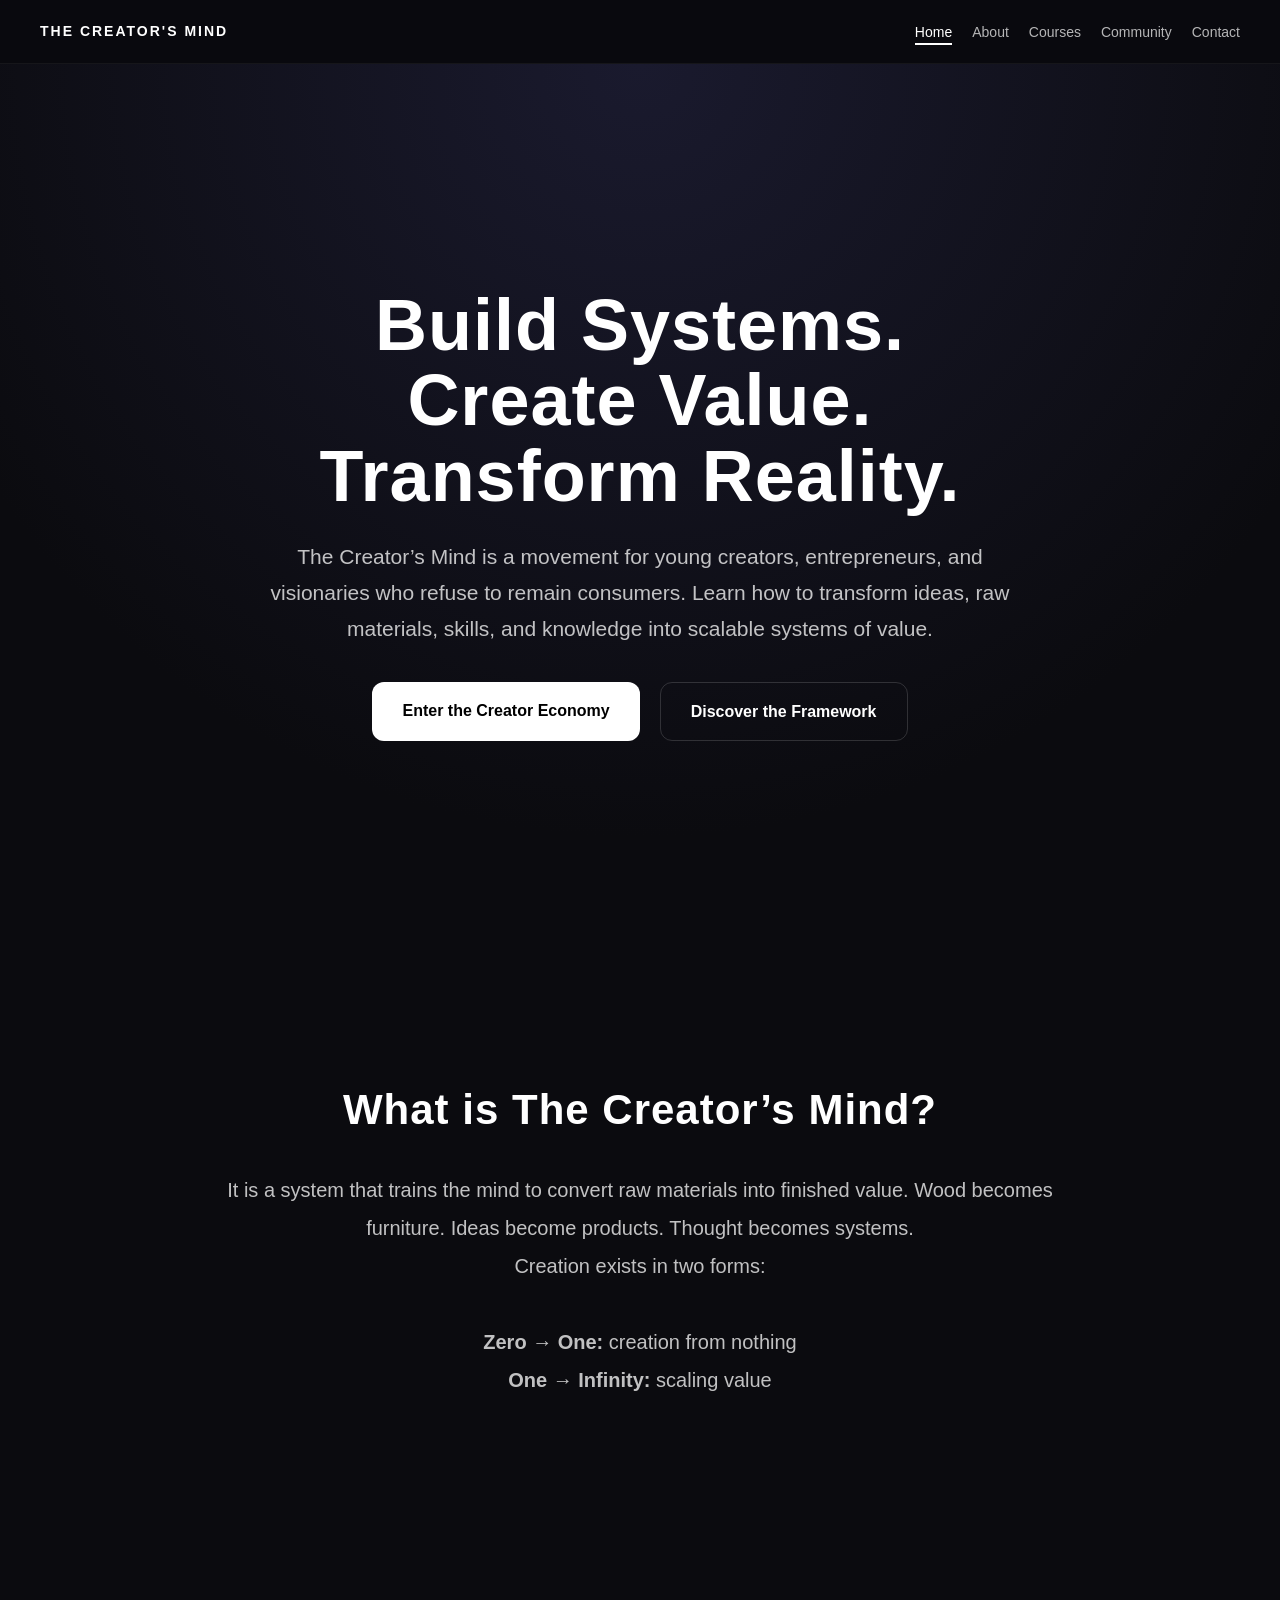
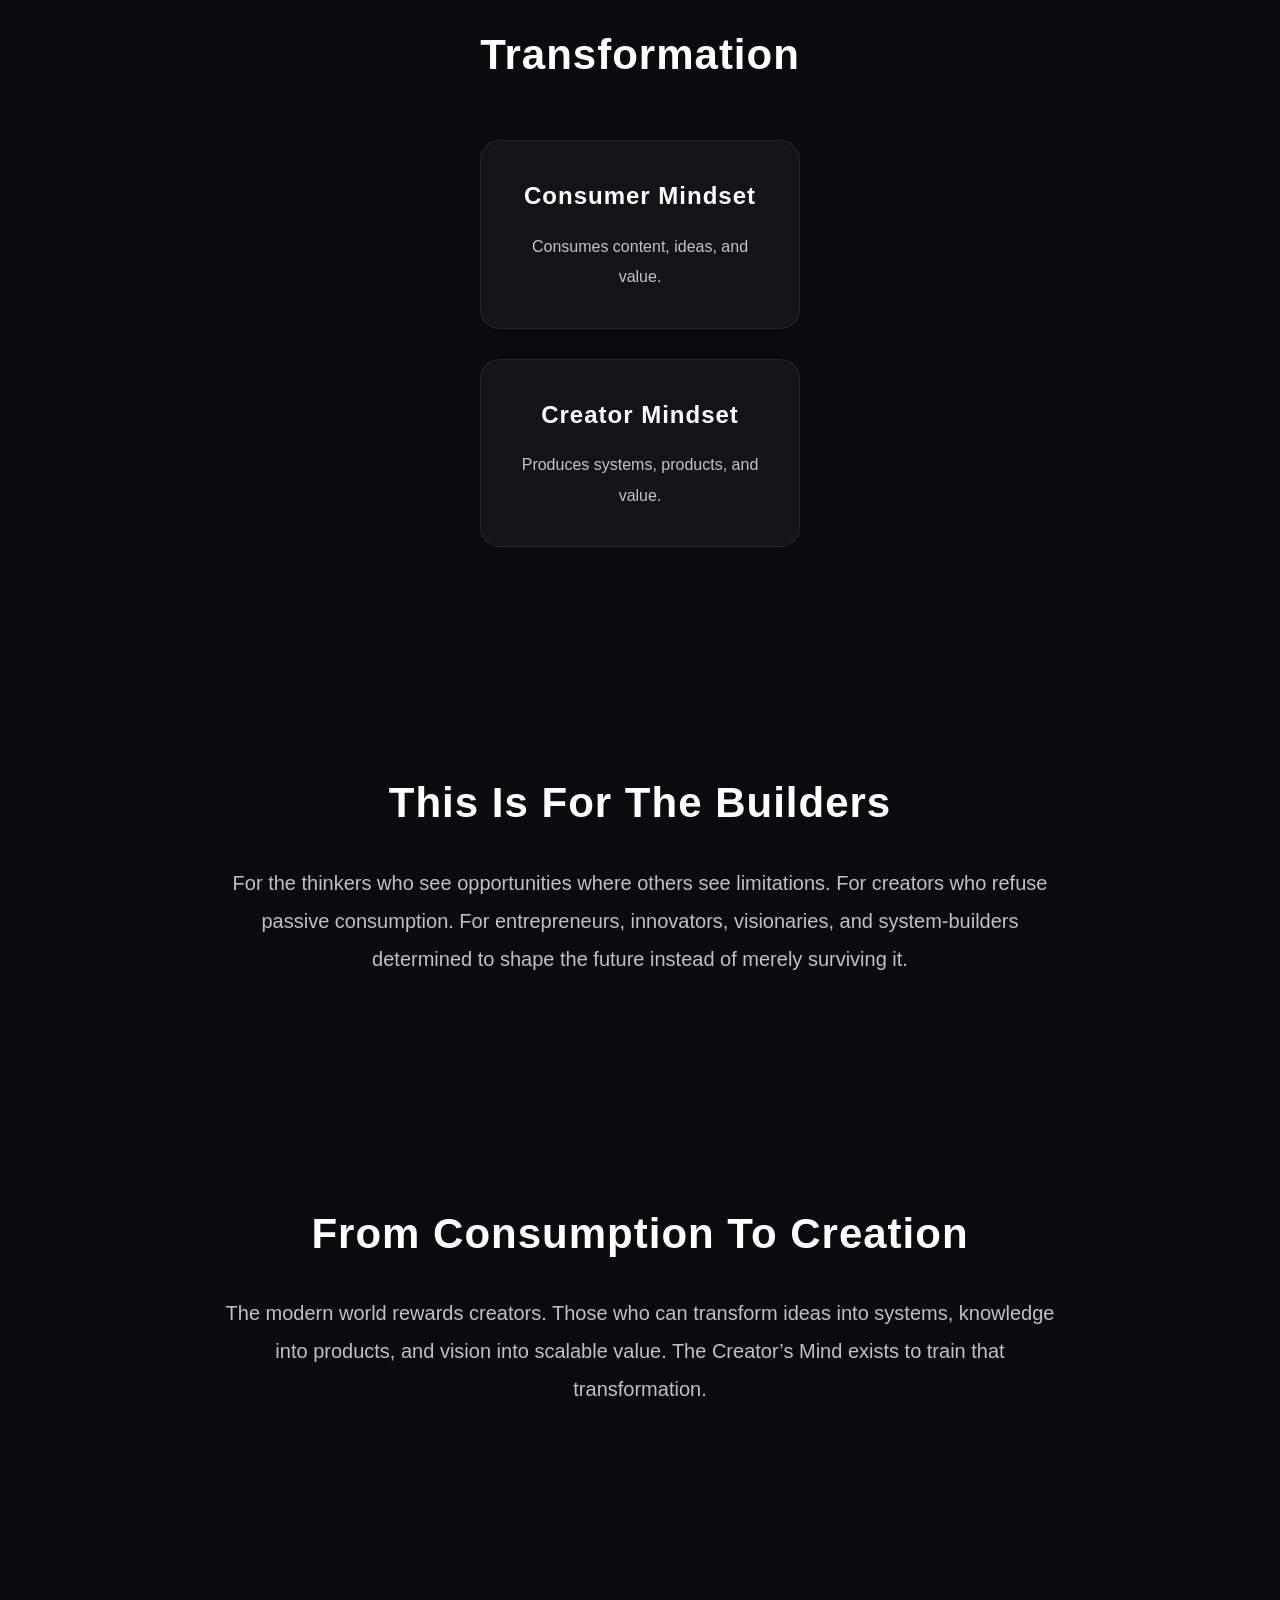
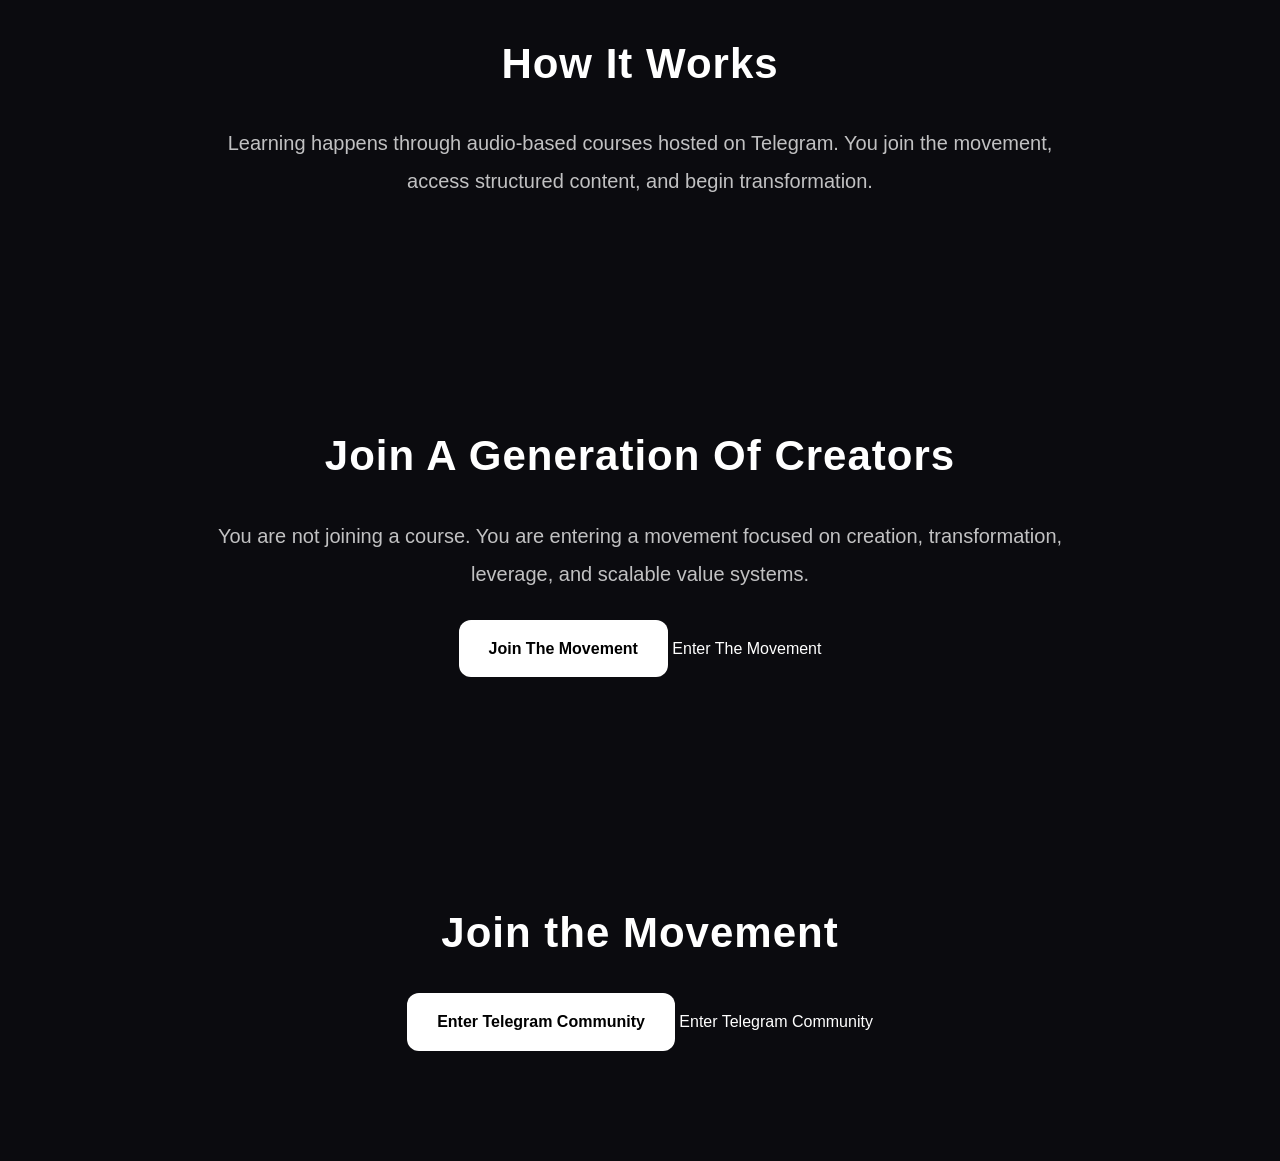
==== index.html @ 682bf0ff "Initial website upload" ====
<!DOCTYPE html>
<html lang="en">

<head>
  <meta charset="UTF-8">
  <meta name="viewport" content="width=device-width, initial-scale=1.0">

  <title>The Creator's Mind</title>

  <link rel="stylesheet" href="css/style.css">
</head>

<body>

  <!-- NAVBAR -->
  <header>

    <nav class="navbar">

      <div class="logo">
        THE CREATOR'S MIND
      </div>

      <ul class="nav-links">

        <li><a href="index.html" class="active">Home</a></li>

        <li><a href="about.html">About</a></li>

        <li><a href="courses.html">Courses</a></li>

        <li><a href="community.html">Community</a></li>

        <li><a href="contact.html">Contact</a></li>

      </ul>

    </nav>

  </header>

  <!-- HERO SECTION -->
  <section class="hero">

    <div class="hero-content">

      <h1>
        Build Systems. <br>
        Create Value. <br>
        Transform Reality.
      </h1>

      <p>
        The Creator’s Mind is a movement for young creators,
        entrepreneurs, and visionaries who refuse to remain consumers.
      
        Learn how to transform ideas, raw materials, skills,
        and knowledge into scalable systems of value.
      </p>

      <div class="hero-buttons">

        <a href="https://t.me/yourtelegramlink" class="btn primary-btn">
          Enter the Creator Economy
        </a>

        <a href="#definition" class="btn secondary-btn">
          Discover the Framework
        </a>

      </div>

    </div>

  </section>

  <!-- DEFINITION SECTION -->
  <section id="definition" class="section">

    <h2>What is The Creator’s Mind?</h2>

    <p>
      It is a system that trains the mind to convert raw materials into finished value.
      Wood becomes furniture. Ideas become products. Thought becomes systems.
    </p>

    <p>
      Creation exists in two forms:
      <br><br>

      <strong>Zero → One:</strong> creation from nothing
      <br>

      <strong>One → Infinity:</strong> scaling value
    </p>

  </section>

  <!-- TRANSFORMATION SECTION -->
  <section class="section">

    <h2>Transformation</h2>

    <div class="cards-container">

      <div class="card">

        <h3>Consumer Mindset</h3>

        <p>
          Consumes content, ideas, and value.
        </p>

      </div>

      <div class="card">

        <h3>Creator Mindset</h3>

        <p>
          Produces systems, products, and value.
        </p>

      </div>

    </div>

  </section>
  <!-- IDENTITY SECTION -->

<section class="section">

  <h2>
    This Is For The Builders
  </h2>

  <p>
    For the thinkers who see opportunities where others see limitations.

    For creators who refuse passive consumption.

    For entrepreneurs, innovators, visionaries, and system-builders
    determined to shape the future instead of merely surviving it.
  </p>

</section>
<!-- TRANSFORMATION STATEMENT -->

<section class="section">

  <h2>
    From Consumption To Creation
  </h2>

  <p>
    The modern world rewards creators.

    Those who can transform ideas into systems,
    knowledge into products,
    and vision into scalable value.

    The Creator’s Mind exists to train that transformation.
  </p>

</section>

  <!-- SYSTEM SECTION -->
  <section class="section">

    <h2>How It Works</h2>

    <p>
      Learning happens through audio-based courses hosted on Telegram.
      You join the movement, access structured content, and begin transformation.
    </p>

  </section>
  <!-- MOVEMENT CTA -->

<section class="section">

  <h2>
    Join A Generation Of Creators
  </h2>

  <p>
    You are not joining a course.

    You are entering a movement focused on creation,
    transformation, leverage, and scalable value systems.
  </p>

  <br>

  <a href="https://t.me/+XU3O98Q_hWQ4NGE0"
   target="_blank"
   class="btn primary-btn">

   Join The Movement

</a>

     Enter The Movement

  </a>

</section>

  <!-- CTA SECTION -->
  <section class="section">

    <h2>Join the Movement</h2>

    <a href="https://t.me/+XU3O98Q_hWQ4NGE0"
   target="_blank"
   class="btn primary-btn">

   Enter Telegram Community

</a>
      Enter Telegram Community
    </a>

  </section>

  <script src="js/script.js"></script>

</body>

</html>
---- css/style.css ----
/* =========================
   GLOBAL RESET
========================= */

* {
  margin: 0;
  padding: 0;
  box-sizing: border-box;
}

/* =========================
   BODY
========================= */

body {
  font-family: Arial, sans-serif;

  background: #0b0b0f;

  color: white;

  line-height: 1.7;

  overflow-x: hidden;
}

/* =========================
   TYPOGRAPHY
========================= */

h1,
h2,
h3 {
  font-weight: 800;

  letter-spacing: 1px;
}

p {
  color: rgba(255,255,255,0.75);

  max-width: 750px;

  margin: 0 auto;
}

/* =========================
   NAVBAR
========================= */

.navbar {
  display: flex;

  justify-content: space-between;

  align-items: center;

  padding: 18px 40px;

  background: rgba(10,10,15,0.85);

  backdrop-filter: blur(10px);

  position: sticky;

  top: 0;

  z-index: 1000;

  border-bottom: 1px solid rgba(255,255,255,0.05);
}

/* LOGO */

.logo {
  font-size: 14px;

  font-weight: 700;

  letter-spacing: 2px;

  color: white;
}

/* NAV LINKS */

.nav-links {
  display: flex;

  gap: 20px;

  list-style: none;
}

.nav-links a {
  text-decoration: none;

  color: rgba(255,255,255,0.7);

  font-size: 14px;

  transition: 0.3s ease;
}

.nav-links a:hover {
  color: white;
}

.nav-links a.active {
  color: white;

  border-bottom: 2px solid white;

  padding-bottom: 3px;
}

/* =========================
   HERO SECTION
========================= */

.hero {
  min-height: 100vh;

  display: flex;

  justify-content: center;

  align-items: center;

  text-align: center;

  padding: 40px 20px;

  background:
    radial-gradient(circle at top, #1a1a2e 0%, #0b0b0f 70%);
}

.hero-content {
  max-width: 850px;
}

/* HERO TITLE */

.hero h1 {
  font-size: 72px;

  line-height: 1.05;

  margin-bottom: 25px;
}

/* HERO TEXT */

.hero p {
  font-size: 21px;

  margin-bottom: 35px;
}

/* =========================
   BUTTONS
========================= */

.hero-buttons {
  display: flex;

  justify-content: center;

  gap: 20px;

  flex-wrap: wrap;
}

.btn {
  display: inline-block;

  padding: 15px 30px;

  border-radius: 12px;

  text-decoration: none;

  font-weight: 600;

  transition: 0.3s ease;
}

/* PRIMARY BUTTON */

.primary-btn {
  background: white;

  color: black;
}

.primary-btn:hover {
  transform: translateY(-4px);

  box-shadow: 0 10px 30px rgba(255,255,255,0.15);
}

/* SECONDARY BUTTON */

.secondary-btn {
  border: 1px solid rgba(255,255,255,0.15);

  color: white;
}

.secondary-btn:hover {
  background: rgba(255,255,255,0.08);

  transform: translateY(-4px);
}

/* =========================
   SECTIONS
========================= */

.section {
  padding: 110px 20px;

  text-align: center;
}

.section h2 {
  font-size: 42px;

  margin-bottom: 25px;
}

.section p {
  font-size: 20px;

  line-height: 1.9;

  max-width: 850px;

  color: rgba(255,255,255,0.75);
}

/* =========================
   CARDS
========================= */

.cards-container {
  display: flex;

  flex-direction: column;

  align-items: center;

  gap: 30px;

  margin-top: 50px;
}

.card {
  background: rgba(255,255,255,0.04);

  border: 1px solid rgba(255,255,255,0.08);

  padding: 35px;

  border-radius: 20px;

  width: 320px;

  transition: 0.3s ease;
}

.card:hover {
  transform: translateY(-8px);

  background: rgba(255,255,255,0.06);
}

.card h3 {
  margin-bottom: 15px;

  font-size: 24px;
}

.card p {
  font-size: 16px;
}

/* =========================
   MOBILE RESPONSIVE
========================= */

@media (max-width: 768px) {

  .navbar {
    flex-direction: column;

    gap: 15px;

    padding: 20px;
  }

  .nav-links {
    flex-wrap: wrap;

    justify-content: center;
  }

  .hero h1 {
    font-size: 48px;
  }

  .hero p {
    font-size: 18px;
  }

  .hero-buttons {
    flex-direction: column;
  }

  .btn {
    width: 100%;
  }

  .section h2 {
    font-size: 34px;
  }

}
.section {
  animation: fadeUp 1s ease;
}
@keyframes fadeUp {

  from {
    opacity: 0;

    transform: translateY(30px);
  }

  to {
    opacity: 1;

    transform: translateY(0);
  }

}
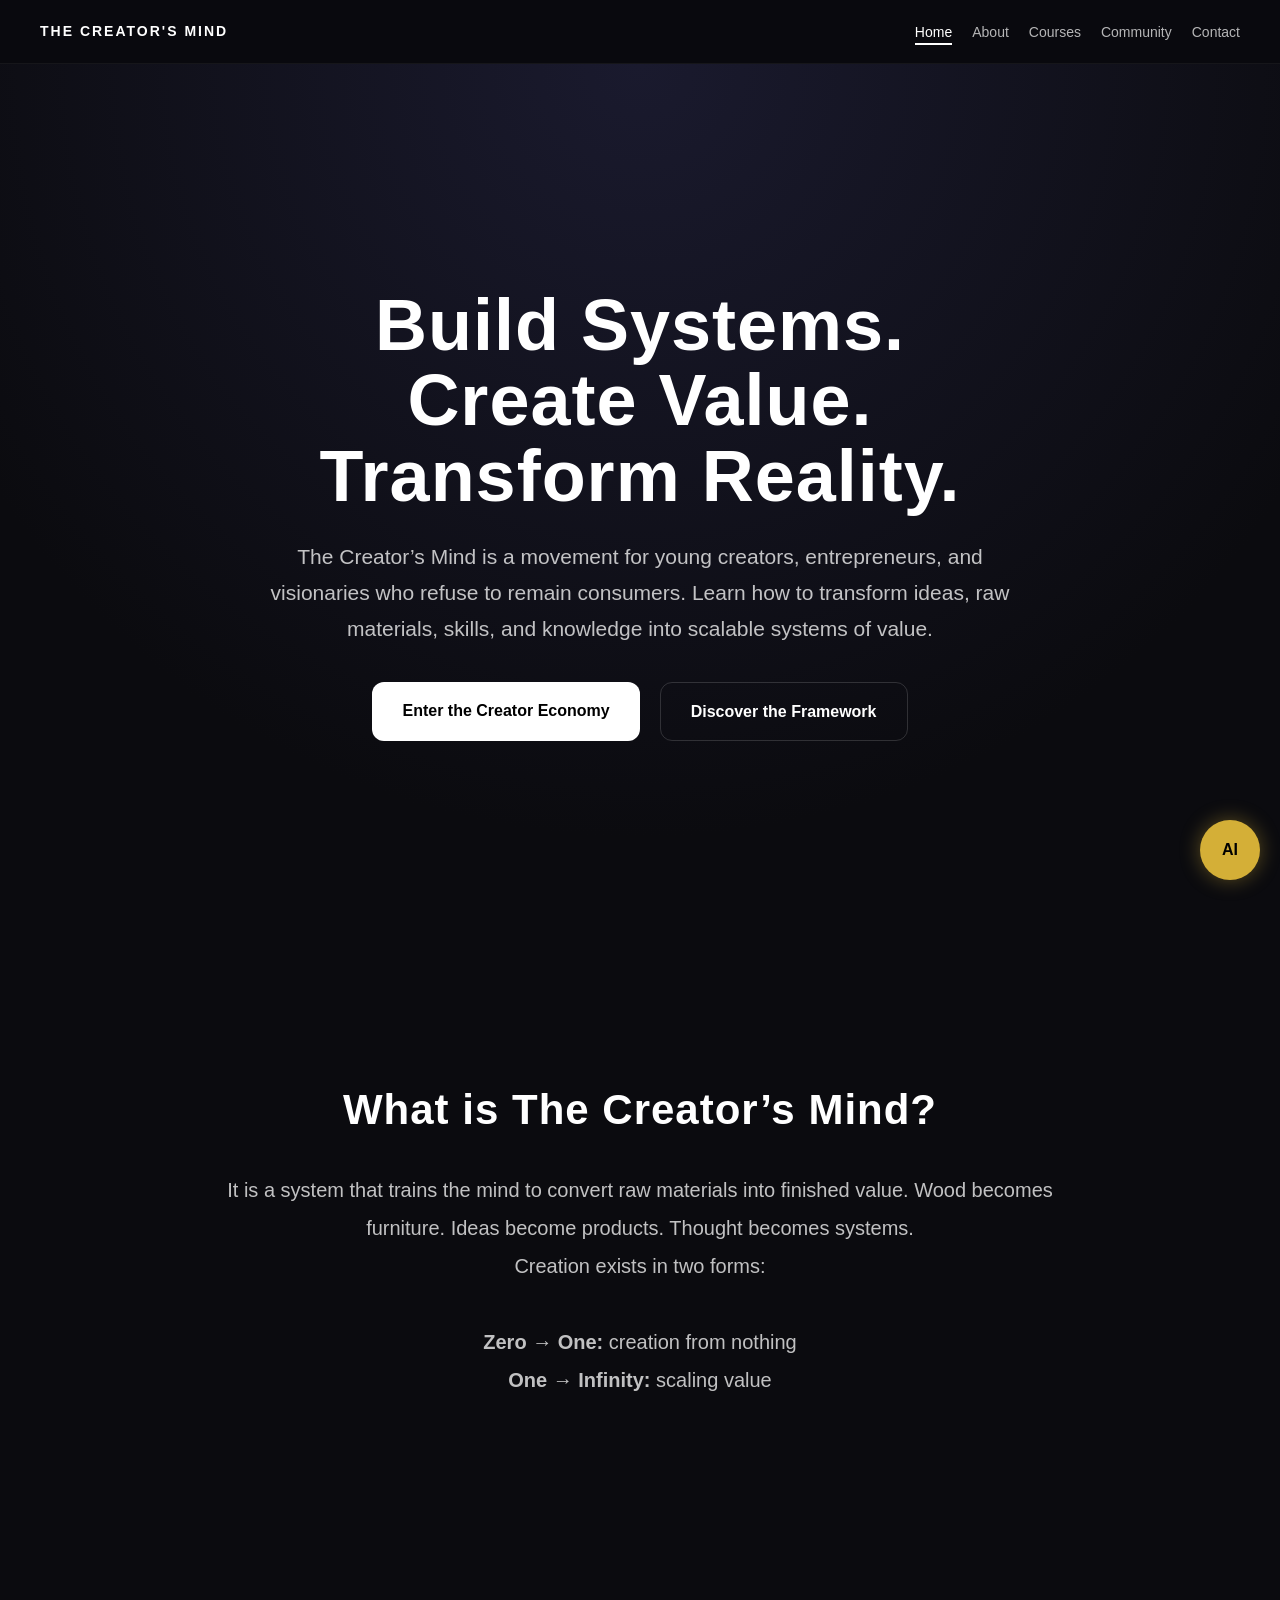
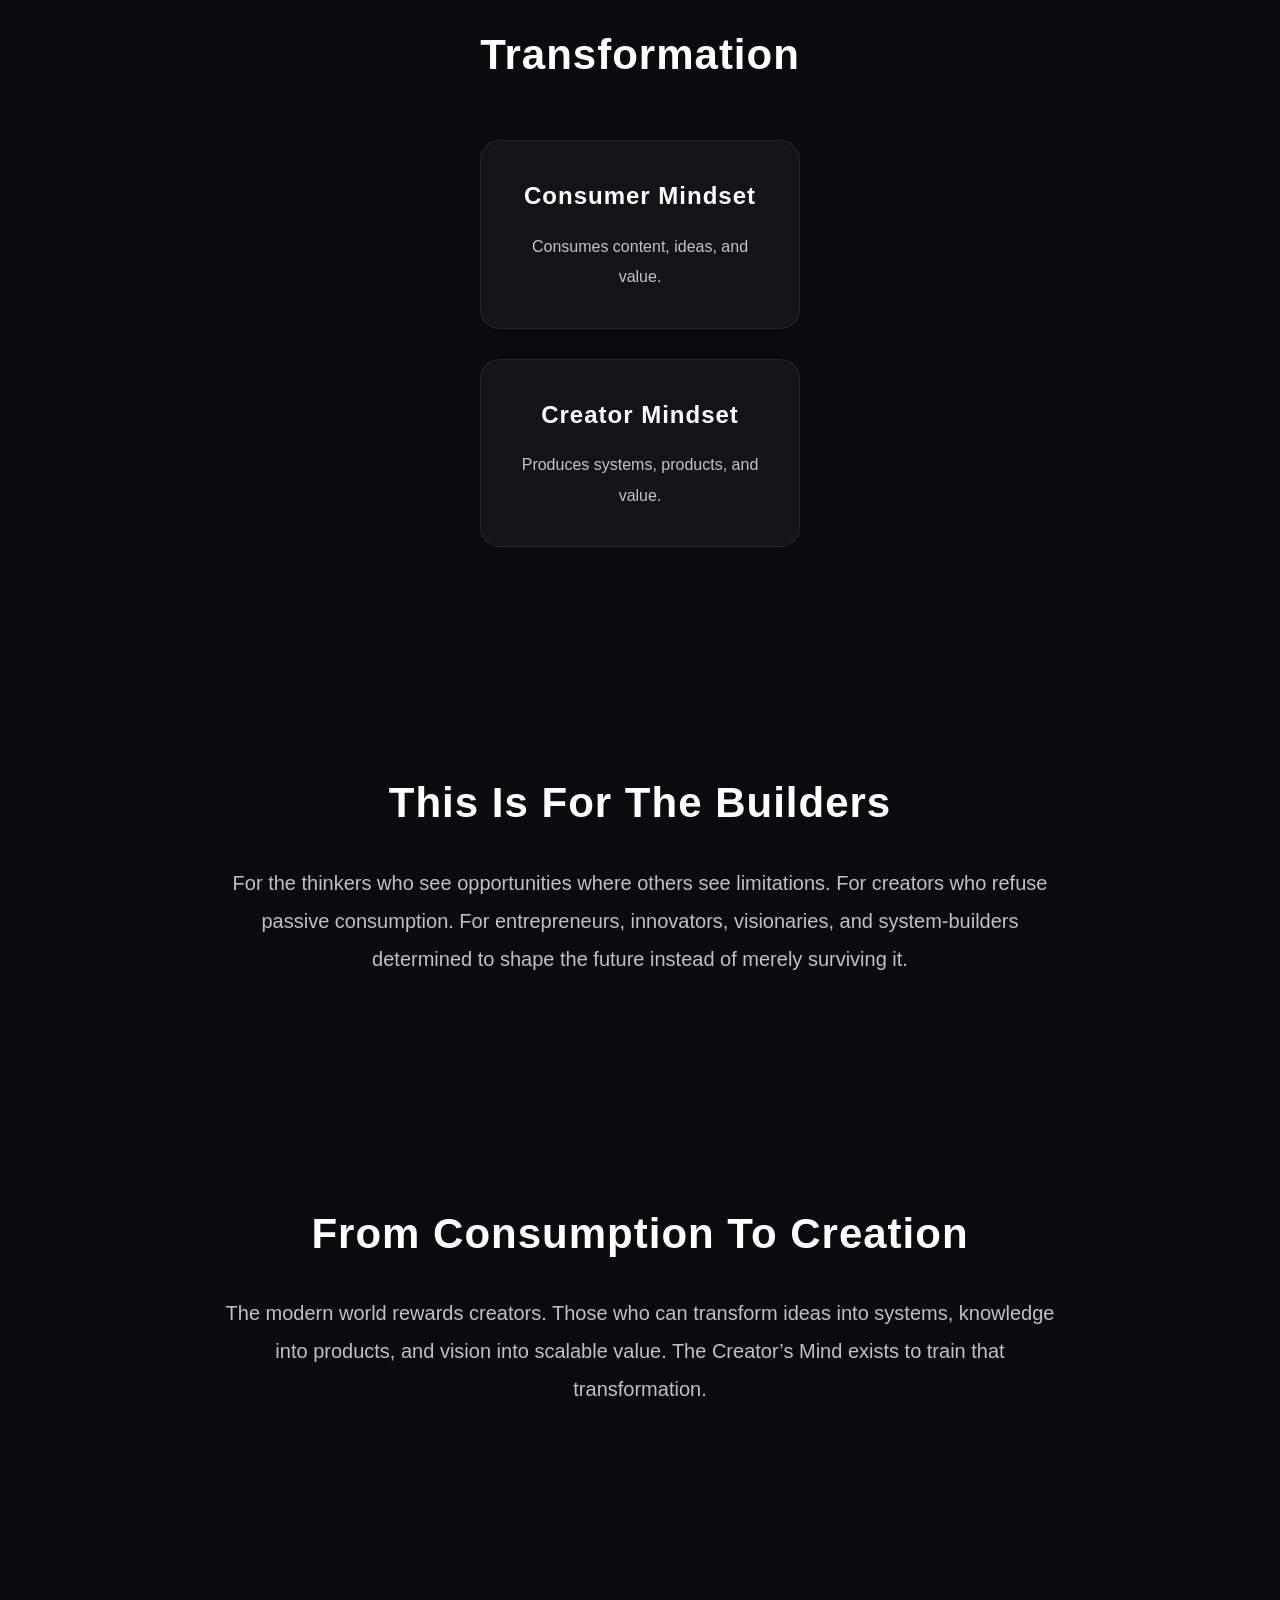
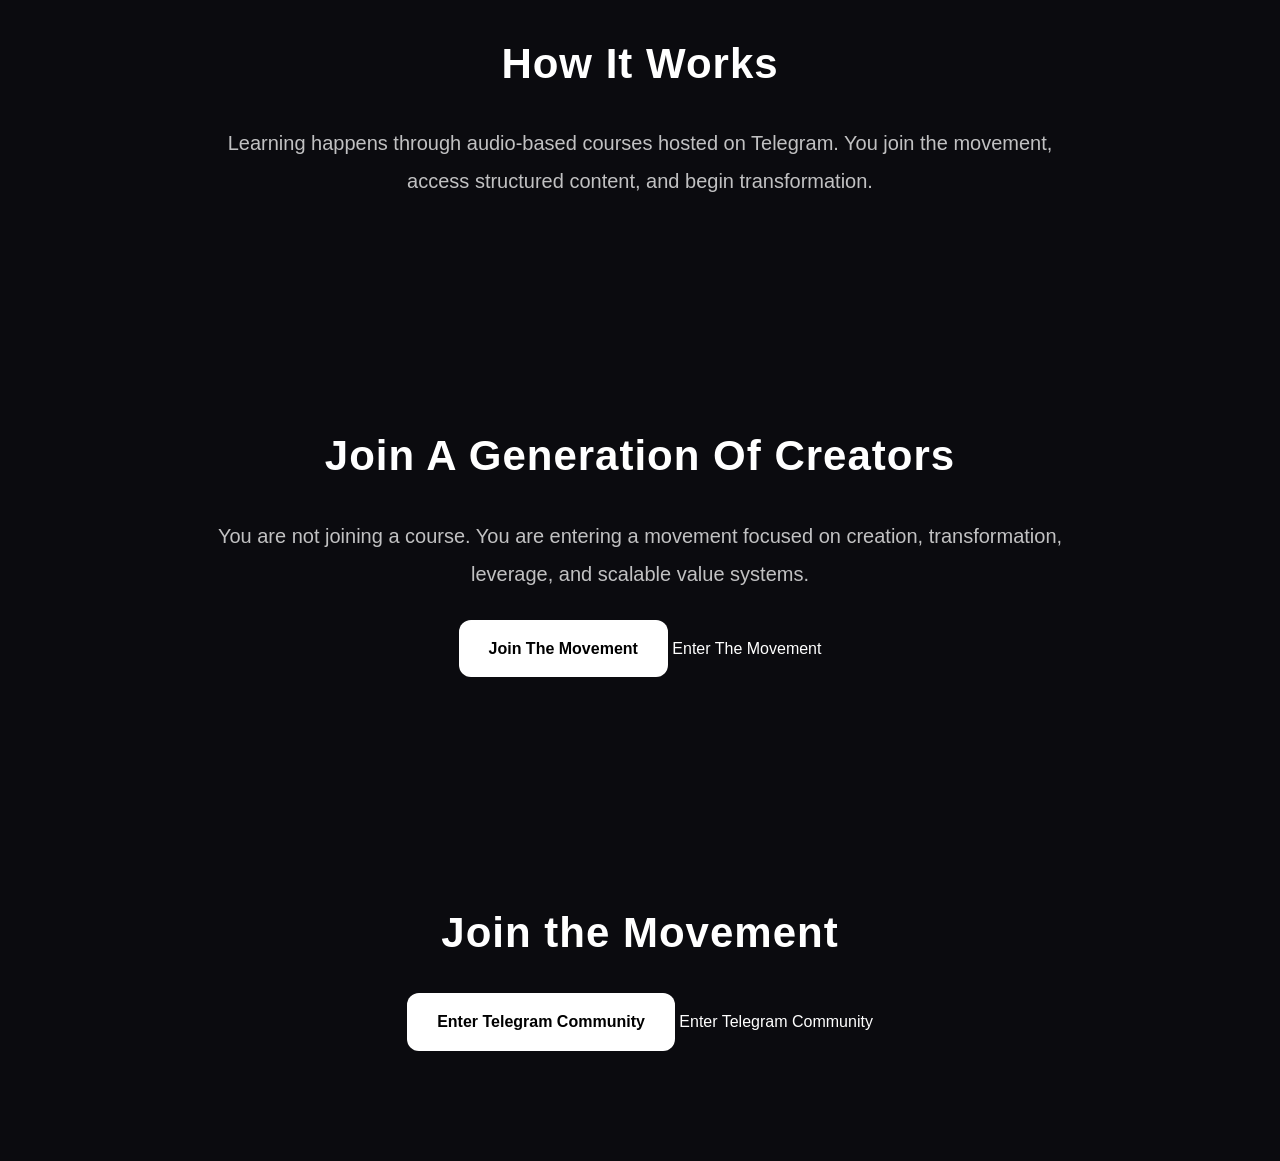
==== commit 17e418e6: "Add Vercel API backend" ====
--- a/index.html
+++ b/index.html
@@ -6,6 +6,8 @@
   <meta name="viewport" content="width=device-width, initial-scale=1.0">
 
   <title>The Creator's Mind</title>
+  <link rel="manifest" href="manifest.json">
+  <meta name="theme-color" content="#0a0a0a">
 
   <link rel="stylesheet" href="css/style.css">
 </head>
@@ -192,7 +194,7 @@
 
   <br>
 
-  <a href="https://t.me/+XU3O98Q_hWQ4NGE0"
+  <a href="https://t.me/+vdNqk3Ozvf1hODI0"
    target="_blank"
    class="btn primary-btn">
 
@@ -211,7 +213,7 @@
 
     <h2>Join the Movement</h2>
 
-    <a href="https://t.me/+XU3O98Q_hWQ4NGE0"
+    <a href="https://t.me/+vdNqk3Ozvf1hODI0"
    target="_blank"
    class="btn primary-btn">
 
@@ -224,7 +226,52 @@
   </section>
 
   <script src="js/script.js"></script>
-
+  <script>
+    if ('serviceWorker' in navigator) {
+      navigator.serviceWorker.register('/service-worker.js')
+        .then(() => console.log("Service Worker Registered"))
+        .catch(err => console.log("SW failed", err));
+    }
+  </script>
+<!-- AI CHAT BUTTON -->
+
+<div class="ai-chat-button" onclick="toggleChat()">
+  AI
+</div>
+
+<!-- AI CHATBOX -->
+
+<div class="ai-chatbox" id="chatbox">
+
+  <div class="chat-header">
+    Creator AI Assistant
+  </div>
+
+  <div class="chat-messages" id="chatMessages">
+
+    <div class="bot-message">
+      Welcome to The Creator's Mind.
+      Ask me anything about the movement,
+      philosophy, community, or courses.
+    </div>
+
+  </div>
+
+  <div class="chat-input-area">
+
+    <input
+      type="text"
+      id="userInput"
+      placeholder="Ask something..."
+    >
+
+    <button onclick="sendMessage()">
+      Send
+    </button>
+
+  </div>
+
+</div>
 </body>
 
 </html>
--- a/css/style.css
+++ b/css/style.css
@@ -343,4 +343,135 @@
     transform: translateY(0);
   }
 
+}
+
+/* =========================
+   FOUNDER SECTION
+========================= */
+
+.founder-section {
+  max-width: 900px;
+
+  margin: 0 auto;
+}
+
+.founder-image {
+  width: 240px;
+
+  height: 240px;
+
+  object-fit: cover;
+
+  border-radius: 50%;
+
+  margin-bottom: 30px;
+
+  border: 4px solid rgba(255,255,255,0.1);
+
+  box-shadow:
+    0 20px 50px rgba(0,0,0,0.35);
+
+  transition: 0.4s ease;
+}
+
+.founder-image:hover {
+  transform: scale(1.03);
+
+  box-shadow:
+    0 25px 60px rgba(88,88,255,0.18);
+}
+
+.founder-title {
+  margin-bottom: 20px;
+
+  color: rgba(255,255,255,0.75);
+
+  font-size: 20px;
+}
+.ai-chat-button {
+  position: fixed;
+  bottom: 20px;
+  right: 20px;
+  width: 60px;
+  height: 60px;
+  border-radius: 50%;
+  background: #d4af37;
+  color: black;
+  display: flex;
+  align-items: center;
+  justify-content: center;
+  font-weight: bold;
+  cursor: pointer;
+  z-index: 9999;
+  box-shadow: 0 0 20px rgba(212,175,55,0.4);
+}
+
+.ai-chatbox {
+  position: fixed;
+  bottom: 95px;
+  right: 20px;
+  width: 350px;
+  max-width: 90%;
+  height: 500px;
+  background: #111;
+  border: 1px solid rgba(255,255,255,0.1);
+  border-radius: 20px;
+  display: none;
+  flex-direction: column;
+  overflow: hidden;
+  z-index: 9999;
+  box-shadow: 0 0 30px rgba(0,0,0,0.4);
+}
+
+.chat-header {
+  padding: 18px;
+  background: #1a1a1a;
+  color: white;
+  font-weight: bold;
+}
+
+.chat-messages {
+  flex: 1;
+  overflow-y: auto;
+  padding: 15px;
+  color: white;
+}
+
+.bot-message,
+.user-message {
+  margin-bottom: 15px;
+  padding: 12px;
+  border-radius: 12px;
+  line-height: 1.5;
+}
+
+.bot-message {
+  background: #1d1d1d;
+}
+
+.user-message {
+  background: #d4af37;
+  color: black;
+}
+
+.chat-input-area {
+  display: flex;
+}
+
+.chat-input-area input {
+  flex: 1;
+  padding: 14px;
+  border: none;
+  outline: none;
+  background: #111;
+  color: white;
+}
+
+.chat-input-area button {
+  padding: 14px 18px;
+  border: none;
+  background: #d4af37;
+  color: black;
+  cursor: pointer;
+  font-weight: bold;
 }
